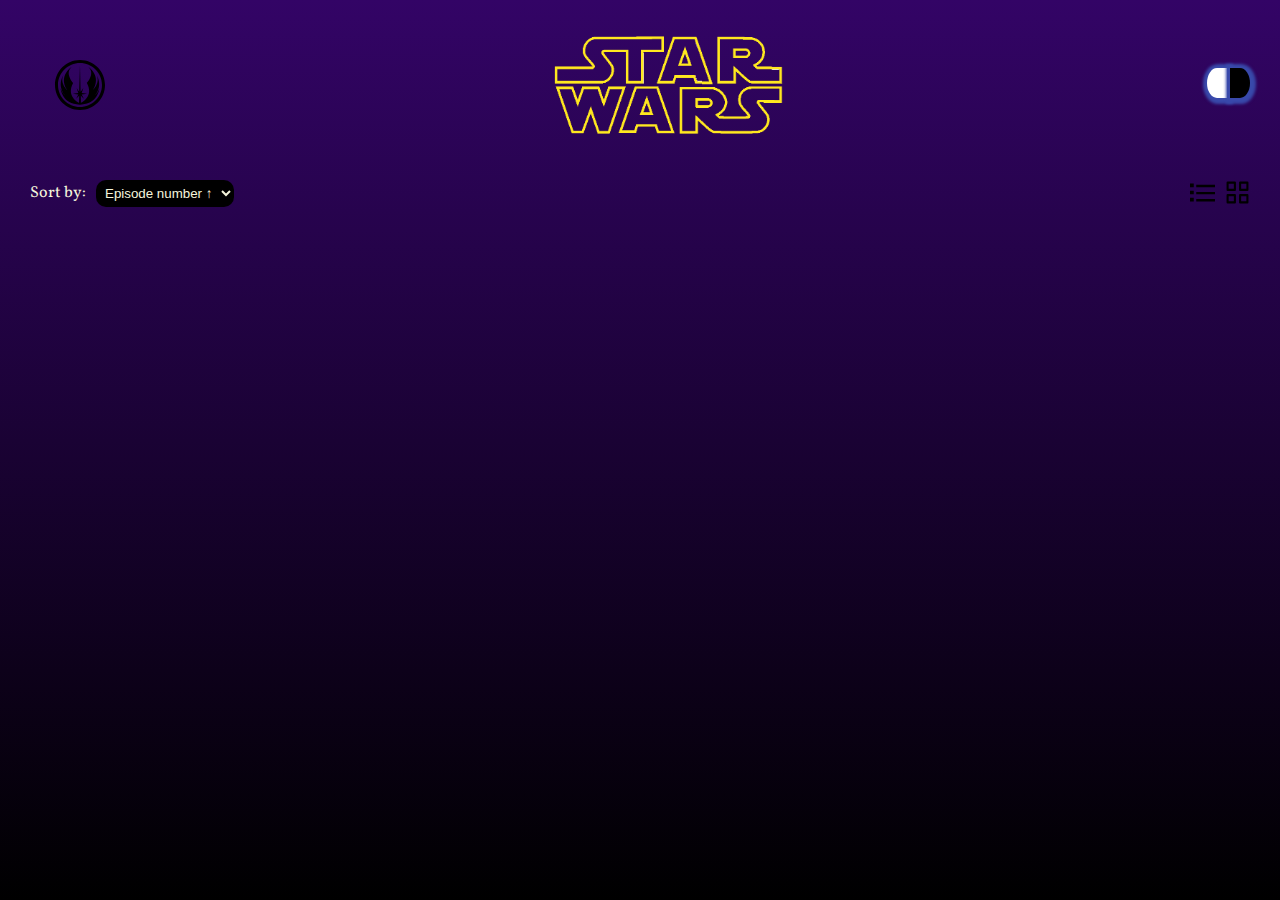
==== index.html @ 2159ecd1 "added files" ====
<!DOCTYPE html>
<html lang="en">
<head>
    <link rel="preconnect" href="https://fonts.googleapis.com">
    <link rel="preconnect" href="https://fonts.gstatic.com" crossorigin>
    <link href="https://fonts.googleapis.com/css2?family=Vollkorn:ital,wght@0,400;0,500;0,600;0,700;0,800;0,900;1,400;1,500;1,600;1,700;1,800;1,900&display=swap" rel="stylesheet">
    <meta charset="UTF-8">
    <meta http-equiv="X-UA-Compatible" content="IE=edge">
    <meta name="viewport" content="width=device-width, initial-scale=1.0">
    <title>Main</title>
    <link rel="stylesheet" href="style/reset.css">
    <link rel="stylesheet" href="style/style.css">
</head>
<body>
    <div class="header">
        <img src="images/main-logo.svg" alt="Logo" title="Go to main page" class="logo" onclick ="window.location.href = 'index.html'">
        <img src="images/starwars.png" alt="Starwars" class="starwars-header-pic">
        <div>
            <button onclick="changeTheme('light')" class="theme-button light-theme-button" title="light theme"></button>
            <button onclick="changeTheme('dark')" class="theme-button dark-theme-button" title="dark theme"></button>
        </div>
    </div>
    <div class="display-modes">
        <div class="sorting">
            <p>Sort by:</p>
            <div class="sorting-options">
                <select onchange="onSortingChange(this)" class="selection-bar">
                    <option selected value="episode_number_asc">Episode number &uarr;</option>
                    <option value="episode_number_desc">Episode number &darr;</option>
                    <option value="episode_year_asc">Year &uarr;</option>
                    <option value="episode_year_desc">Year &darr;</option>
                </select>
            </div>
        </div>
        <div class="display-options">
            <button onclick="changeView('list')" class="list-view-button" title="list view"></button>
            <button onclick="changeView('grid')" class="grid-view-button" title="grid theme"></button>
        </div>
    </div>
    <div class="movies-container">
       
    </div>
    <div class="characters"></div>

<script src="./js/script.js"></script>
</body>
</html>
---- style/style.css ----
body {
    background: linear-gradient(to top, black, #330466) no-repeat;
    font-family: 'Vollkorn', serif;
    min-height: 100vh;
    color: beige;
    padding: 0 10px;
}
body.light-theme {
    background: white;
    color: black;
}

.theme-button {
    color: white;
    height: 30px;
    width: 20px;
    box-shadow: 1px 1px 3px 5px #3949AB;
}
.light-theme-button {
    background-color: white;
    border: none;
    border-radius: 50% 0 0 50%;
}
.dark-theme-button {
    background-color: black;
    border: none;
    border-radius: 0 50% 50% 0;
}
.header {
    display: flex;
    align-items: center;
    justify-content: space-between;
    padding: 10px 20px;
}
.logo {
    width: 100px;
    cursor: pointer;
    transition: all 0.5s ease;
}
.light-theme .logo:hover {
    filter: drop-shadow(2px 4px 6px black);
}
.logo:hover {
    transform: rotate(360deg);
    filter: invert()
}
.starwars-header-pic {
    max-height: 150px;
}
.display-modes {
    display: flex;
    padding: 10px 20px;
    justify-content: space-between;
}
.sorting {
    display: flex;
    gap: 10px;
    align-items: center;
}
.selection-bar {
    background-color: black;
    color: beige;
    border: none;
    padding: 5px;
    border-radius: 10px;
}
.light-theme .selection-bar {
    background-color: white;
    color: black;
    border: solid 2px black;
}
.movies-container {
    display: flex;
    flex-wrap: wrap;
    justify-content: center;
    gap: 20px;
}
.movie-item {
    padding: 20px;
    text-align: center;
}
.movie-item:hover {
    background: #0f1630a2;
    box-shadow: 1px 1px 5px 10px rgba(82, 69, 155, 0.603);
    border-radius: 10px;
    cursor: pointer;
}
.movie-poster {
    max-width: 400px;
    border-radius: 10px;
    padding-bottom: 10px;
}
.movie-poster:hover {
    transform: scale(1.05);
    transition: transform 0.5s;
}
.display-options {
    display: flex;
    gap: 10px;
}
.list-view {
    justify-content: flex-start;
    flex-direction: column;
    align-content: baseline;    
}
.list-view .movie-item {
    display: flex;
    align-items: center;
    gap: 10px;
}
.list-view .movie-poster {
    width: 10%;
}
.list-view .movie-details {
    display: contents;
}
.list-view-button {
    background: url('../images/list.svg');
}
.grid-view-button {
    background: url('../images/grid.svg');
}
.list-view-button,
.grid-view-button {
    background-size: contain;
    width: 25px;
    height: 25px;
    border: none;
    color: white;
}
button:hover {
    cursor: pointer;
    opacity: 0.5;
}
/*EPISODE PAGE*/
.episode-description {
    display: flex;
    gap: 20px;
    align-items: center;
}
.episode-poster {
    width: 40%;
    border-radius: 25px;
    box-shadow: 1px 1px 5px 10px rgba(82, 69, 155, 0.603);
}
.episode-details {
    display: flex;
    gap: 20px;
    flex-direction: column;
}
.episode-details .episode-no {
    font-weight: bold;
    font-size: 20px;
}
.episode-details .episode-name {
    font-weight: bold;
    font-size: 30px;
}
.episode-details .episode-description {
    line-height: 30px;
    font-style: italic;
}
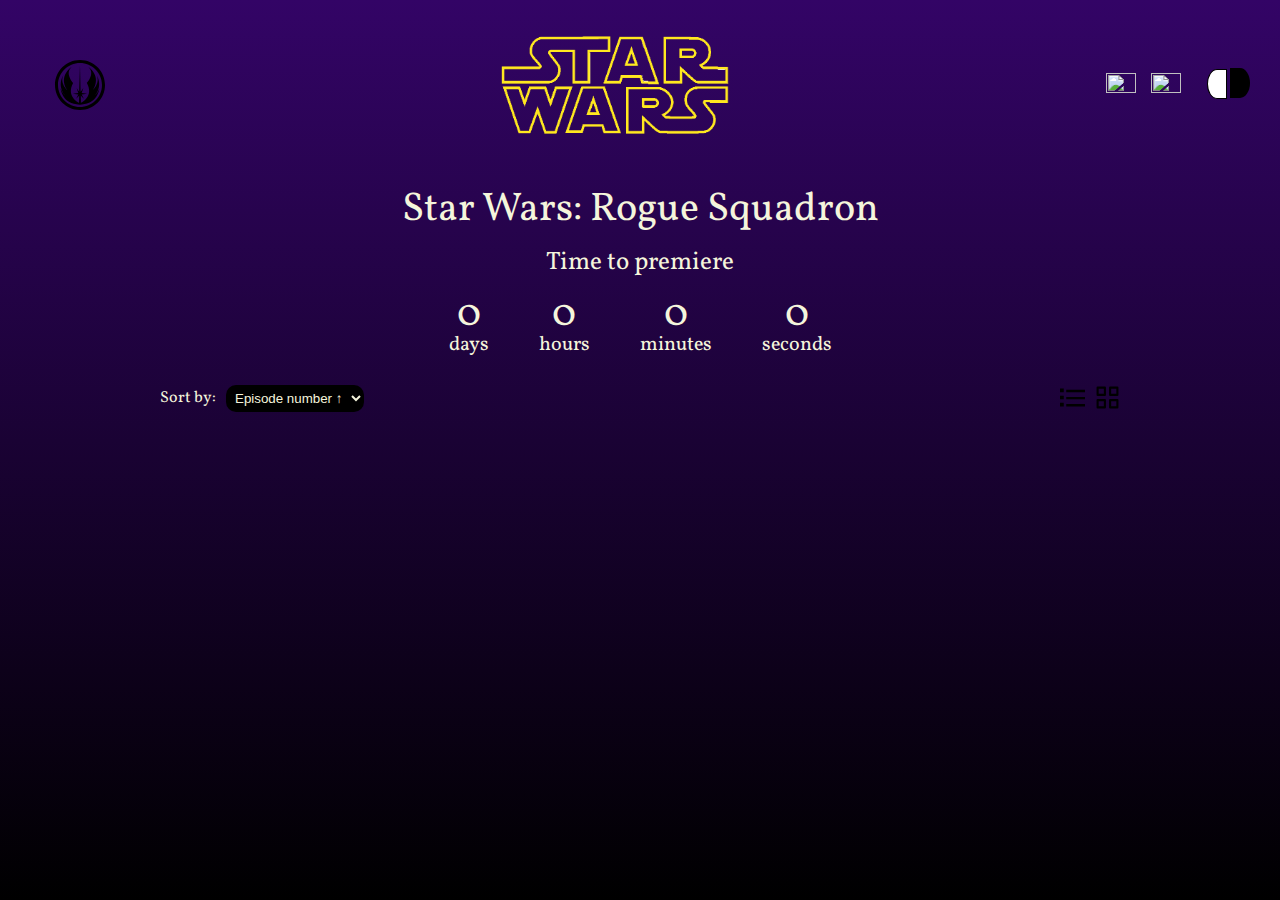
==== commit 10d6725c: "added changes" ====
--- a/index.html
+++ b/index.html
@@ -15,33 +15,52 @@
     <div class="header">
         <img src="images/main-logo.svg" alt="Logo" title="Go to main page" class="logo" onclick ="window.location.href = 'index.html'">
         <img src="images/starwars.png" alt="Starwars" class="starwars-header-pic">
-        <div>
-            <button onclick="changeTheme('light')" class="theme-button light-theme-button" title="light theme"></button>
-            <button onclick="changeTheme('dark')" class="theme-button dark-theme-button" title="dark theme"></button>
+        <div class="header-buttons">
+            <div>
+                <button onclick="changeLang('ru')" class="language-button"><img src="images/rus-flag.svg" alt="" class="language-button-image"></button>
+                <button onclick="changeLang('en')" class="language-button"><img src="images/eng-flag.svg" alt="" class="language-button-image"></button>
+            </div>
+            <div>
+                <button onclick="changeTheme('light')" class="theme-button light-theme-button" title="light theme"></button>
+                <button onclick="changeTheme('dark')" class="theme-button dark-theme-button" title="dark theme"></button>
+            </div>
         </div>
     </div>
-    <div class="display-modes">
-        <div class="sorting">
-            <p>Sort by:</p>
-            <div class="sorting-options">
-                <select onchange="onSortingChange(this)" class="selection-bar">
-                    <option selected value="episode_number_asc">Episode number &uarr;</option>
-                    <option value="episode_number_desc">Episode number &darr;</option>
-                    <option value="episode_year_asc">Year &uarr;</option>
-                    <option value="episode_year_desc">Year &darr;</option>
-                </select>
+    <div class="next-episode-timer">
+        <div class="next-episode-name" data-lang-key="Star Wars: Rogue Squadron">Star Wars: Rogue Squadron</div>
+        <div class="next-episode-add-data" data-lang-key="Time to premiere">Time to premiere</div>
+        <div class="timer">
+            <div class="timer-items">
+              <div class="timer-item"><p class="timer-days">00</p><p class="timer-item-units" data-lang-key="days">days</p></div>
+              <div class="timer-item"><p class="timer-hours">00</p><p class="timer-item-units" data-lang-key="hours">hours</p></div>
+              <div class="timer-item"><p class="timer-minutes">00</p><p class="timer-item-units" data-lang-key="minutes">minutes</p></div>
+              <div class="timer-item"><p class="timer-seconds">00</p><p class="timer-item-units" data-lang-key="seconds">seconds</p></div>
+            </div>
+          </div>
+    </div>
+    <div class="main-content-container">
+        <div class="display-modes">
+            <div class="sorting">
+                <p data-lang-key="Sort by">Sort by:</p>
+                <div class="sorting-options">
+                    <select onchange="onSortingChange(this)" class="selection-bar">
+                        <option selected value="episode_number_asc">Episode number &uarr;</option>
+                        <option value="episode_number_desc">Episode number &darr;</option>
+                        <option value="episode_year_asc">Year &uarr;</option>
+                        <option value="episode_year_desc">Year &darr;</option>
+                    </select>
+                </div>
+            </div>
+            <div class="display-options">
+                <button onclick="changeView('list')" class="list-view-button" title="list view"></button>
+                <button onclick="changeView('grid')" class="grid-view-button" title="grid theme"></button>
             </div>
         </div>
-        <div class="display-options">
-            <button onclick="changeView('list')" class="list-view-button" title="list view"></button>
-            <button onclick="changeView('grid')" class="grid-view-button" title="grid theme"></button>
+        <div class="movies-container">
+           
         </div>
     </div>
-    <div class="movies-container">
-       
-    </div>
-    <div class="characters"></div>
-
+<script src="./js/localstorage.js"></script>
 <script src="./js/script.js"></script>
 </body>
 </html>--- a/style/style.css
+++ b/style/style.css
@@ -1,3 +1,5 @@
+/*ALL PAGES*/
+
 body {
     background: linear-gradient(to top, black, #330466) no-repeat;
     font-family: 'Vollkorn', serif;
@@ -9,16 +11,14 @@
     background: white;
     color: black;
 }
-
 .theme-button {
     color: white;
     height: 30px;
     width: 20px;
-    box-shadow: 1px 1px 3px 5px #3949AB;
 }
 .light-theme-button {
     background-color: white;
-    border: none;
+    border: solid 1px black;
     border-radius: 50% 0 0 50%;
 }
 .dark-theme-button {
@@ -47,6 +47,21 @@
 .starwars-header-pic {
     max-height: 150px;
 }
+.header-buttons {
+    display: flex;
+    gap: 20px;
+    align-items: center;
+}
+.language-button-image {
+    height: 20px;
+    width: 30px;
+}
+.language-button {
+    background: none;
+    border: none;
+}
+
+/*MAIN PAGE*/
 .display-modes {
     display: flex;
     padding: 10px 20px;
@@ -69,24 +84,50 @@
     color: black;
     border: solid 2px black;
 }
+
+.main-content-container {
+    max-width: 1000px;
+    margin: 0 auto;
+}
 .movies-container {
     display: flex;
     flex-wrap: wrap;
     justify-content: center;
     gap: 20px;
 }
+a.episode-link:active,
+a.episode-link:hover,
+a.episode-link,
+a.character-link:active,
+a.character-link:hover,
+a.character-link {
+  text-decoration: none;
+  color: beige;
+}
 .movie-item {
     padding: 20px;
-    text-align: center;
 }
 .movie-item:hover {
     background: #0f1630a2;
-    box-shadow: 1px 1px 5px 10px rgba(82, 69, 155, 0.603);
     border-radius: 10px;
     cursor: pointer;
 }
+.movie-details {
+    white-space: pre-line;
+}
+
+.light-theme .episode-link {
+    color: black;
+}
+.light-theme .episode-link:hover {
+    color: black;
+}
+.light-theme .movie-item:hover {
+    background: antiquewhite;
+}
 .movie-poster {
     max-width: 400px;
+    min-width: 250px;
     border-radius: 10px;
     padding-bottom: 10px;
 }
@@ -103,17 +144,16 @@
     flex-direction: column;
     align-content: baseline;    
 }
-.list-view .movie-item {
-    display: flex;
+.list-view .episode-link {
+    display: flex;
+    width: 90vw;
     align-items: center;
-    gap: 10px;
+    gap: 30px;
 }
 .list-view .movie-poster {
     width: 10%;
 }
-.list-view .movie-details {
-    display: contents;
-}
+
 .list-view-button {
     background: url('../images/list.svg');
 }
@@ -132,16 +172,49 @@
     cursor: pointer;
     opacity: 0.5;
 }
+
+.next-episode-timer {
+    text-align: center;
+    padding: 20px;
+}
+.next-episode-name,
+.timer-items {
+    font-size: 40px;
+}
+.next-episode-add-data {
+    font-size: 25px;
+    padding: 20px 0;
+}
+.timer .timer-item-units {
+    font-size: 20px;
+}
+.timer-items {
+    display: flex;
+    justify-content: center;
+    gap: 50px;
+}
+
 /*EPISODE PAGE*/
+
+.characters-heading {
+    font-weight: 800;
+    text-transform: uppercase;
+    text-decoration: underline;
+    padding: 40px;
+}
+.episode-container {
+    display: flex;
+    padding: 20px;
+    gap: 30px;
+}
 .episode-description {
     display: flex;
     gap: 20px;
     align-items: center;
 }
 .episode-poster {
-    width: 40%;
+    max-width: 400px;
     border-radius: 25px;
-    box-shadow: 1px 1px 5px 10px rgba(82, 69, 155, 0.603);
 }
 .episode-details {
     display: flex;
@@ -156,7 +229,191 @@
     font-weight: bold;
     font-size: 30px;
 }
+.episode-details .episode-producers,
+.episode-details .episode-director {
+    font-style: italic;
+}
 .episode-details .episode-description {
     line-height: 30px;
     font-style: italic;
-}+    font-size: 20px;
+}
+.characters {
+    display: flex;
+    gap: 30px;
+    flex-wrap: wrap;
+    justify-content: space-around;
+}
+.character-link {
+    display: flex;
+    gap: 20px;
+}
+.character-item {
+    background: #0000004d;
+    padding: 20px;
+    border-radius: 10px;
+    width: 400px;
+}
+.light-theme .character-item {
+    background-color: antiquewhite;
+}
+.character-item:hover {
+    cursor: pointer;
+    box-shadow: inset 0 0 30px 3px #ffff0080;
+    opacity: 0.8;
+    transform: scale(1.1);
+}
+.character-name {
+    padding-bottom: 20px;
+    font-size: 24px;
+    color: yellow;
+    text-shadow: 1px 1px 5px black;
+}
+.character-image {
+    max-width: 200px;
+    height: fit-content;
+}
+.character-details {
+    line-height: 30px;
+    text-transform: capitalize;
+}
+.light-theme .character-details{
+    color: black;
+}
+.spinner .character-item {
+    display: none;
+}
+.spinner {
+    font-size: 10px;
+    margin: 50px auto;
+    text-indent: -9999em;
+    width: 11em;
+    height: 11em;
+    border-radius: 50%;
+    background: yellow;
+    background: -moz-linear-gradient(left, yellow 10%, rgba(255, 255, 255, 0) 42%);
+    background: -webkit-linear-gradient(left, yellow 10%, rgba(255, 255, 255, 0) 42%);
+    background: -o-linear-gradient(left, yellow 10%, rgba(255, 255, 255, 0) 42%);
+    background: -ms-linear-gradient(left, yellow 10%, rgba(255, 255, 255, 0) 42%);
+    background: linear-gradient(to right, yellow 10%, rgba(255, 255, 255, 0) 42%);
+    position: relative;
+    -webkit-animation: load3 1.4s infinite linear;
+    animation: load3 1.4s infinite linear;
+    -webkit-transform: translateZ(0);
+    -ms-transform: translateZ(0);
+    transform: translateZ(0);
+  }
+  .spinner:before {
+    width: 50%;
+    height: 50%;
+    background: rgb(255, 251, 0);
+    border-radius: 100% 0 0 0;
+    position: absolute;
+    top: 0;
+    left: 0;
+    content: '';
+  }
+  .spinner:after {
+    background: black;
+    width: 75%;
+    height: 75%;
+    border-radius: 50%;
+    content: '';
+    margin: auto;
+    position: absolute;
+    top: 0;
+    left: 0;
+    bottom: 0;
+    right: 0;
+  }
+  .light-theme .spinner:after {
+    background: white;
+  }
+  @-webkit-keyframes load3 {
+    0% {
+      -webkit-transform: rotate(0deg);
+      transform: rotate(0deg);
+    }
+    100% {
+      -webkit-transform: rotate(360deg);
+      transform: rotate(360deg);
+    }
+  }
+  @keyframes load3 {
+    0% {
+      -webkit-transform: rotate(0deg);
+      transform: rotate(0deg);
+    }
+    100% {
+      -webkit-transform: rotate(360deg);
+      transform: rotate(360deg);
+    }
+  }
+
+
+  /*CHARACTER PAGE*/
+
+  .character-container {
+    display: flex;
+    gap: 20px;
+  }
+  .character-info {
+    line-height: 30px;
+  }
+  
+  .character-homeworld span{
+    text-transform: capitalize;
+  }
+  .character-filmography {
+    text-align: center;
+  }
+  .character-filmography-list {
+    display: flex;
+    gap: 50px;
+    flex-wrap: wrap;
+    justify-content: space-around;
+  }
+  .character-filmography-heading {
+    padding: 40px 0;
+    font-size: 20px;
+    font-weight: bold;
+  }
+  .character-movie-link {
+    text-decoration: none;
+    color: beige;
+    display: flex;
+    gap: 20px;
+  }
+  .light-theme .character-movie-link {
+    color: black;
+  }
+  .episode-item {
+    background: #0000004d;
+    padding: 20px;
+    border-radius: 10px;
+    width: 200px;
+  }
+  .episode-item:hover {
+    box-shadow: inset 0 0 30px 3px #ffff0080;
+  }
+  .light-theme .episode-item {
+    background-color: antiquewhite;
+  }
+  .character-movie-image {
+    height: 100px;
+  }
+  
+  @media only all and (max-width: 768px) {
+    .starwars-header-pic {
+        display: none;
+    }
+    .timer-items {
+        gap: 20px;
+    }
+    .movie-poster {
+        width: 300px;
+    }
+    .episode-container {
+        flex-direction: column;
+    }
+  }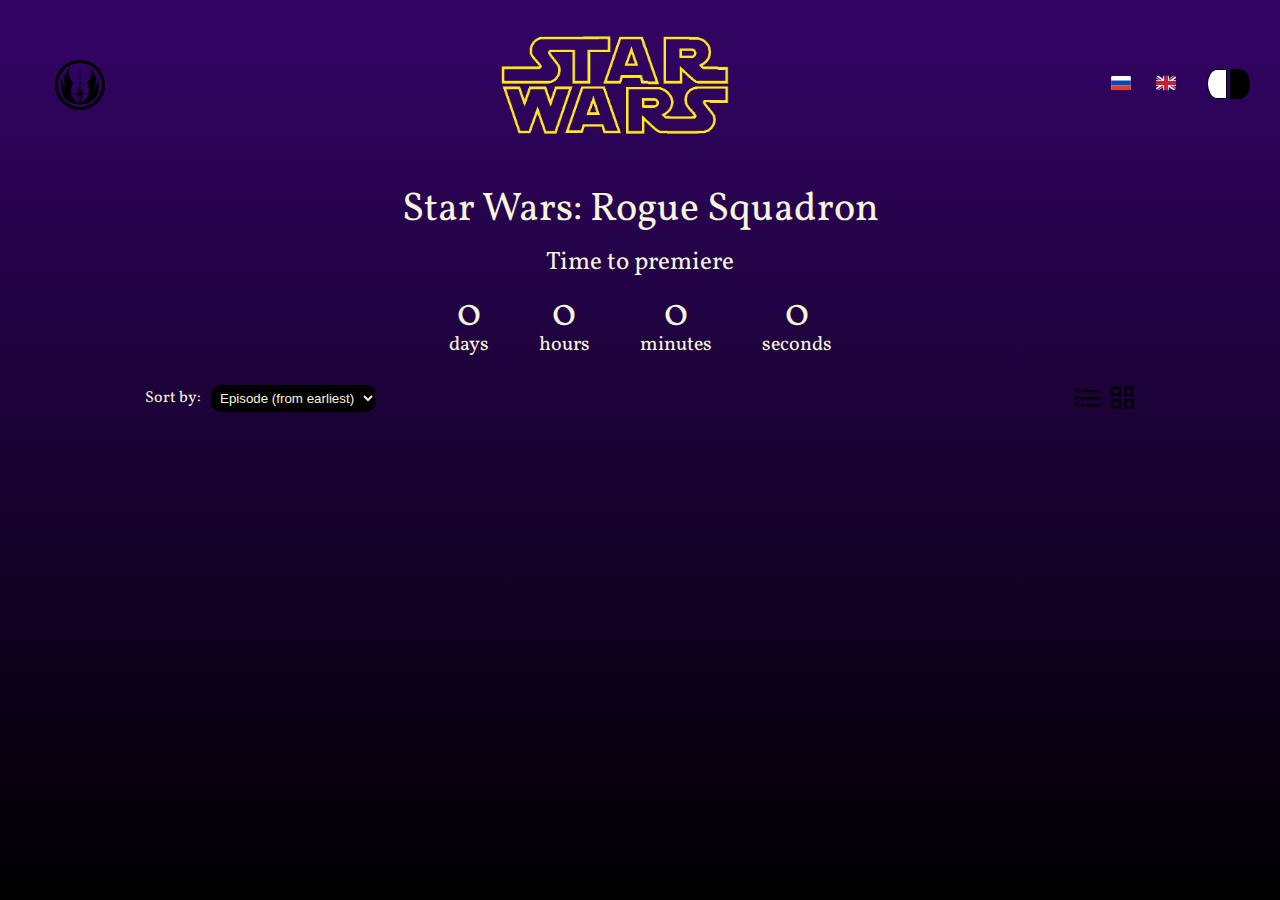
==== commit 0602143b: "added changes" ====
--- a/index.html
+++ b/index.html
@@ -44,10 +44,10 @@
                 <p data-lang-key="Sort by">Sort by:</p>
                 <div class="sorting-options">
                     <select onchange="onSortingChange(this)" class="selection-bar">
-                        <option selected value="episode_number_asc">Episode number &uarr;</option>
-                        <option value="episode_number_desc">Episode number &darr;</option>
-                        <option value="episode_year_asc">Year &uarr;</option>
-                        <option value="episode_year_desc">Year &darr;</option>
+                        <option value="episode_number_asc" data-lang-key="Episode (from earliest)">Episode (from earliest)</option>
+                        <option value="episode_number_desc" data-lang-key="Episode (from latest)">Episode (from latest)</option>
+                        <option value="episode_year_asc" data-lang-key="Year (from earliest)">Year (from earliest)</option>
+                        <option value="episode_year_desc" data-lang-key="Year (from latest)">Year (from latest)</option>
                     </select>
                 </div>
             </div>
@@ -60,6 +60,8 @@
            
         </div>
     </div>
+<script src="./js/dict-en.js"></script>
+<script src="./js/dict-ru.js"></script>
 <script src="./js/localstorage.js"></script>
 <script src="./js/script.js"></script>
 </body>
--- a/style/style.css
+++ b/style/style.css
@@ -23,7 +23,7 @@
 }
 .dark-theme-button {
     background-color: black;
-    border: none;
+    border: solid 1px black;
     border-radius: 0 50% 50% 0;
 }
 .header {
@@ -64,7 +64,8 @@
 /*MAIN PAGE*/
 .display-modes {
     display: flex;
-    padding: 10px 20px;
+    flex-wrap: wrap;
+    padding: 10px 5px;
     justify-content: space-between;
 }
 .sorting {
@@ -95,6 +96,23 @@
     justify-content: center;
     gap: 20px;
 }
+.favorites-button {
+    background: url('../images/favourite.svg') no-repeat;
+    background-size: contain;
+
+    border: none;
+    position: absolute;
+    bottom: 30px;
+    right: 30px;
+    
+    height: 50px;
+    width: 50px;
+}
+.selected-favorite {
+    background: url('../images/selected-favourite.svg') no-repeat;
+    background-size: contain;
+}
+
 a.episode-link:active,
 a.episode-link:hover,
 a.episode-link,
@@ -106,6 +124,7 @@
 }
 .movie-item {
     padding: 20px;
+    position: relative;
 }
 .movie-item:hover {
     background: #0f1630a2;
@@ -115,6 +134,10 @@
 .movie-details {
     white-space: pre-line;
 }
+.movie-number,
+.movie-year {
+    font-size: 14px;
+}
 
 .light-theme .episode-link {
     color: black;
@@ -127,7 +150,7 @@
 }
 .movie-poster {
     max-width: 400px;
-    min-width: 250px;
+    min-width: 200px;
     border-radius: 10px;
     padding-bottom: 10px;
 }
@@ -142,11 +165,9 @@
 .list-view {
     justify-content: flex-start;
     flex-direction: column;
-    align-content: baseline;    
 }
 .list-view .episode-link {
     display: flex;
-    width: 90vw;
     align-items: center;
     gap: 30px;
 }
@@ -360,9 +381,21 @@
   .character-info {
     line-height: 30px;
   }
-  
+  .character-info span{
+    color: #ffff4c;
+    margin-left: 20px;
+    font-weight: bold;
+  }
+  .light-theme .character-info span {
+    color: black;
+  }
   .character-homeworld span{
     text-transform: capitalize;
+  }
+  .character-appearance {
+    margin-top: 15px;
+    text-decoration: underline;
+    font-size: 20px;
   }
   .character-filmography {
     text-align: center;
@@ -416,4 +449,15 @@
     .episode-container {
         flex-direction: column;
     }
-  }+    .movie-item:hover {
+        background: none;
+    }
+    .character-container {
+        flex-flow: column;
+        align-items: center;
+    }
+    .logo:hover {
+        transform: none;
+    }
+  }
+ 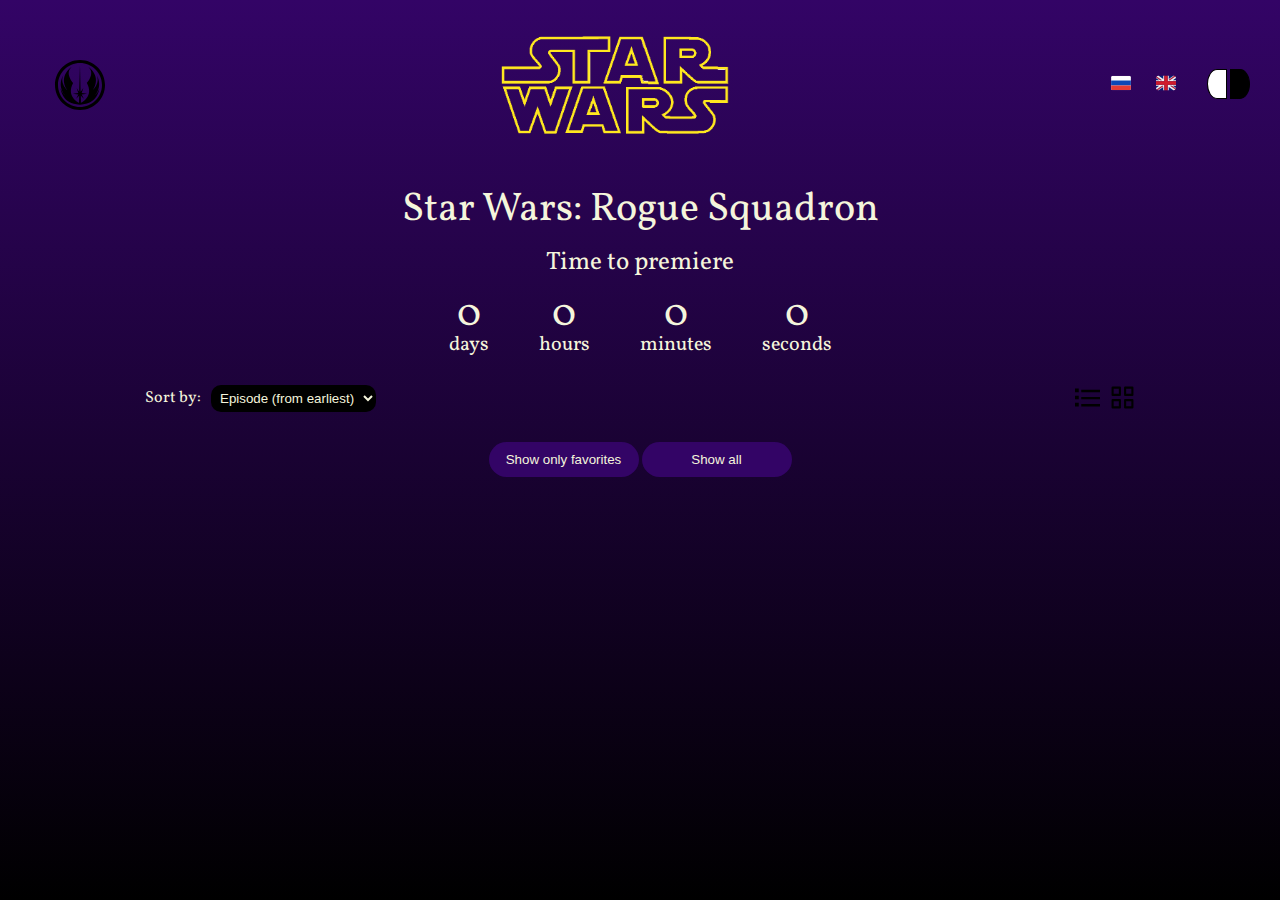
==== commit c4381312: "added changes" ====
--- a/index.html
+++ b/index.html
@@ -59,6 +59,10 @@
         <div class="movies-container">
            
         </div>
+        <div class="favorites-sorting-buttons">
+            <button onclick="showFavorites()" class="show-favorites-button">Show only favorites</button>
+            <button onclick="showAll()" class="show-all-button">Show all</button>
+        </div>
     </div>
 <script src="./js/dict-en.js"></script>
 <script src="./js/dict-ru.js"></script>
--- a/style/style.css
+++ b/style/style.css
@@ -214,6 +214,23 @@
     justify-content: center;
     gap: 50px;
 }
+.favorites-sorting-buttons {
+    padding: 20px 0;
+    text-align: center;
+}
+.show-favorites-button,
+.show-all-button {
+    width: 150px;
+    background-color: #330466;
+    color: beige;
+    border-radius: 20px;
+    border: none;
+    padding: 10px;
+}
+
+
+
+
 
 /*EPISODE PAGE*/
 
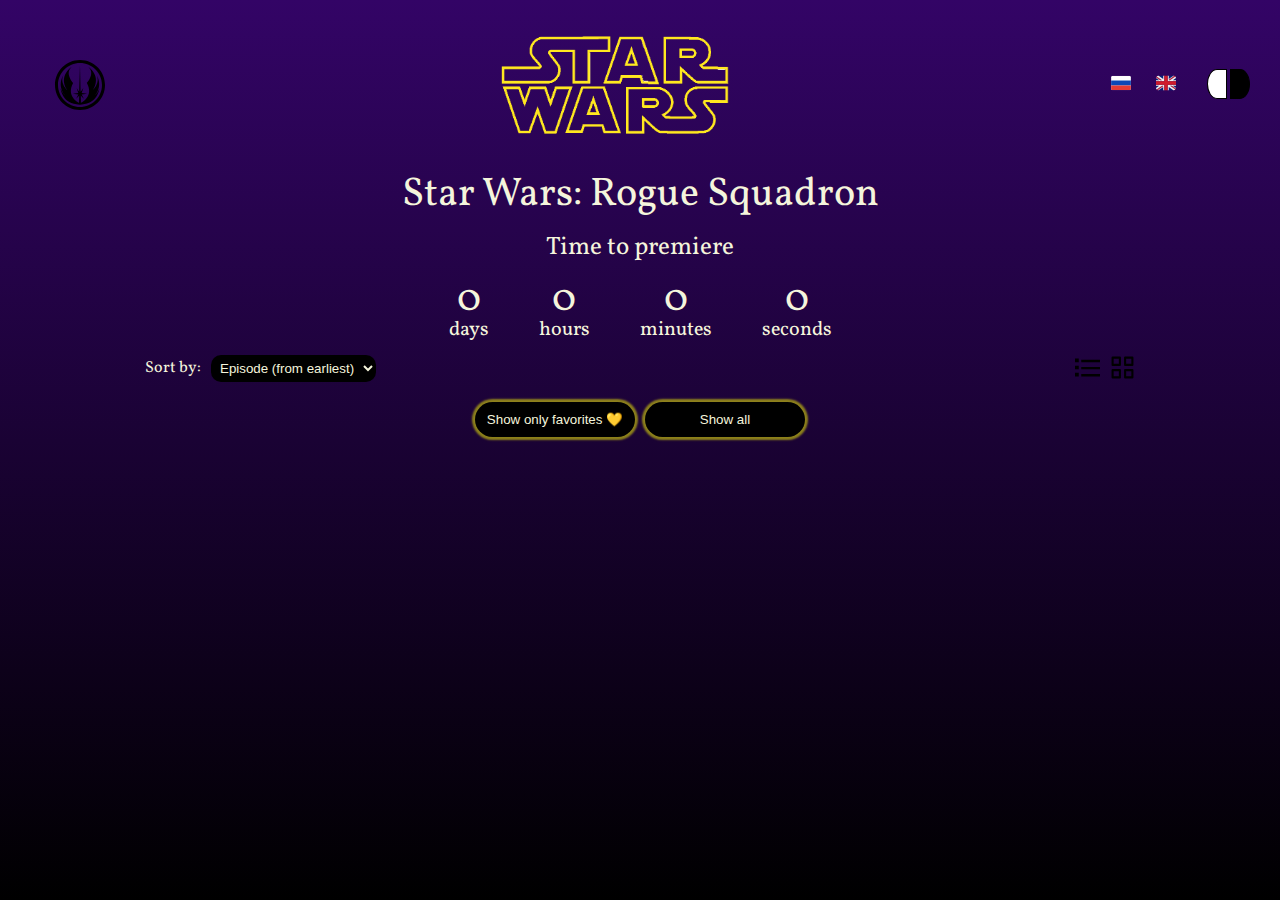
==== commit de613f60: "style changes" ====
--- a/index.html
+++ b/index.html
@@ -56,12 +56,12 @@
                 <button onclick="changeView('grid')" class="grid-view-button" title="grid theme"></button>
             </div>
         </div>
+        <div class="favorites-sorting-buttons">
+            <button onclick="showFavorites()" class="show-favorites-button">Show only favorites &#x1F49B;</button>
+            <button onclick="showAll()" class="show-all-button">Show all</button>
+        </div>
         <div class="movies-container">
            
-        </div>
-        <div class="favorites-sorting-buttons">
-            <button onclick="showFavorites()" class="show-favorites-button">Show only favorites</button>
-            <button onclick="showAll()" class="show-all-button">Show all</button>
         </div>
     </div>
 <script src="./js/dict-en.js"></script>
--- a/style/style.css
+++ b/style/style.css
@@ -148,6 +148,9 @@
 .light-theme .movie-item:hover {
     background: antiquewhite;
 }
+.light-theme .list-view .movie-item {
+    border-bottom: solid 1px rgba(0, 0, 0, 0.082);
+}
 .movie-poster {
     max-width: 400px;
     min-width: 200px;
@@ -166,13 +169,18 @@
     justify-content: flex-start;
     flex-direction: column;
 }
+.list-view .movie-item {
+    border-bottom: solid 1px #ffffff52;
+}
 .list-view .episode-link {
     display: flex;
     align-items: center;
     gap: 30px;
 }
 .list-view .movie-poster {
+    aspect-ratio: 1 / 1;
     width: 10%;
+    object-fit: contain;
 }
 
 .list-view-button {
@@ -196,7 +204,7 @@
 
 .next-episode-timer {
     text-align: center;
-    padding: 20px;
+    padding: 5px;
 }
 .next-episode-name,
 .timer-items {
@@ -215,22 +223,28 @@
     gap: 50px;
 }
 .favorites-sorting-buttons {
-    padding: 20px 0;
-    text-align: center;
+    padding: 10px 0;
+    display: flex;
+    gap: 10px;
+    justify-content: center;
 }
 .show-favorites-button,
 .show-all-button {
-    width: 150px;
-    background-color: #330466;
+    width: 160px;
+    background-color: #000000;
     color: beige;
     border-radius: 20px;
     border: none;
     padding: 10px;
-}
-
-
-
-
+    box-shadow: 0 0 2px 3px #ffff0080;
+}
+.light-theme .show-favorites-button,
+.light-theme .show-all-button {
+    background-color: white;
+    color: black;
+    box-shadow: 0 0 2px 1px black;
+
+}
 
 /*EPISODE PAGE*/
 
@@ -251,7 +265,7 @@
     align-items: center;
 }
 .episode-poster {
-    max-width: 400px;
+    max-width: 300px;
     border-radius: 25px;
 }
 .episode-details {
@@ -308,8 +322,9 @@
     text-shadow: 1px 1px 5px black;
 }
 .character-image {
-    max-width: 200px;
-    height: fit-content;
+    aspect-ratio: 1 / 1;
+    width: 50%;
+    object-fit: contain;
 }
 .character-details {
     line-height: 30px;
@@ -454,6 +469,9 @@
   }
   
   @media only all and (max-width: 768px) {
+    .header {
+        padding: 0;
+    }
     .starwars-header-pic {
         display: none;
     }
@@ -476,5 +494,8 @@
     .logo:hover {
         transform: none;
     }
+    .list-view .episode-link {
+        align-items: normal;
+    }
   }
  